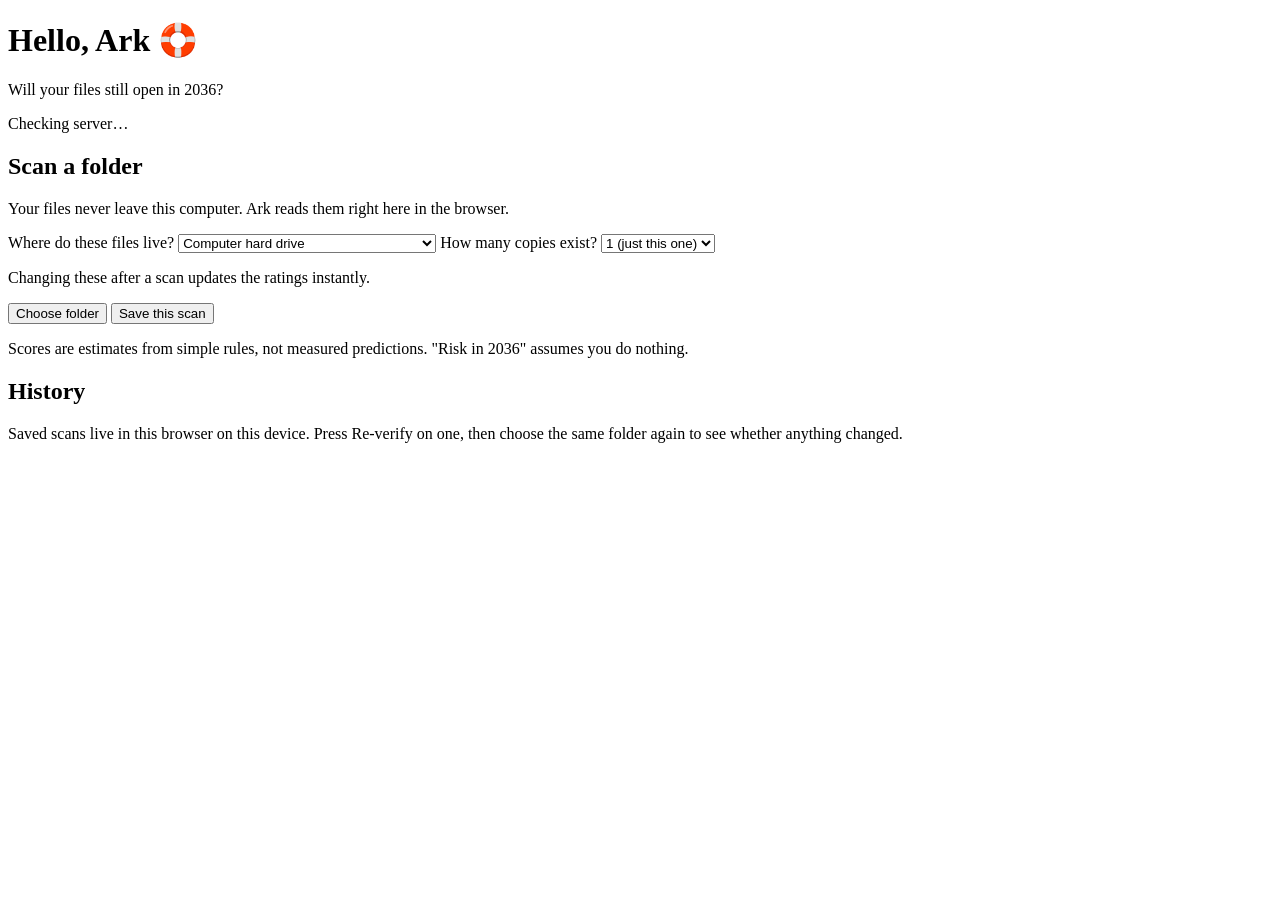
==== frontend/index.html @ e49ab142 "Add files via upload" ====
<!DOCTYPE html>
<html lang="en">
<head>
  <meta charset="UTF-8">
  <meta name="viewport" content="width=device-width, initial-scale=1">
  <title>Ark: Digital Survival Forecaster</title>
  <link rel="stylesheet" href="/static/style.css">
</head>
<body>
  <main class="hero">
    <h1>Hello, Ark 🛟</h1>
    <p>Will your files still open in 2036?</p>
    <p id="server-status" class="status">Checking server…</p>
  </main>

  <section class="scan">
    <h2>Scan a folder</h2>
    <p class="note">Your files never leave this computer. Ark reads them right here in the browser.</p>

    <div class="options">
      <label>Where do these files live?
        <select id="location-select">
          <option value="computer">Computer hard drive</option>
          <option value="external">External hard drive</option>
          <option value="usb">USB pen drive or SD card</option>
          <option value="disc">CD or DVD</option>
          <option value="phone">Old phone or tablet</option>
          <option value="cloud">Online account (Google Drive, iCloud...)</option>
        </select>
      </label>
      <label>How many copies exist?
        <select id="copies-select">
          <option value="1">1 (just this one)</option>
          <option value="2">2</option>
          <option value="3">3 or more</option>
        </select>
      </label>
    </div>
    <p class="note">Changing these after a scan updates the ratings instantly.</p>

    <input type="file" id="folder-input" webkitdirectory multiple hidden>
    <button id="choose-btn" class="btn" type="button">Choose folder</button>
        <button id="save-btn" class="btn-toggle" type="button">Save this scan</button>
    <span id="save-msg" class="note"></span>

    <div id="progress" hidden>
      <div class="bar"><div id="bar-fill"></div></div>
      <p id="progress-text" class="note"></p>
    </div>

    <p id="message" class="note" hidden></p>
    <div id="summary" class="summary" hidden></div>
        <section id="time-machine" class="tm" hidden>
      <h3>Time Machine</h3>
      <p class="note">Drag the slider to see which files are likely to survive. Each square is one file.</p>

      <div class="mode-row">
        <button id="btn-nothing" class="btn-toggle" type="button" aria-pressed="true">Do nothing</button>
        <button id="btn-plan" class="btn-toggle" type="button" aria-pressed="false">Follow the plan</button>
      </div>
      <p id="plan-note" class="note" hidden>The plan: keep 3 copies of every file, fix wrongly named files, and convert old formats (old Office, AVI, HEIC) to open ones. Flash files and programs can't be converted this way.</p>

      <div id="tile-grid" class="tile-grid" aria-hidden="true"></div>

      <div class="slider-row">
        <span class="note">Now</span>
        <input type="range" id="year-slider" aria-label="Year to forecast">
        <span id="year-label" class="year-label"></span>
      </div>
      <p id="tm-counter" class="counter" aria-live="polite"></p>
      <button id="package-btn" class="btn" type="button">Download Survival Package</button>
      <p id="package-msg" class="note"></p>
      <p class="estimate">Estimated from simple rules, not a measured prediction.</p>
    </section>

    <div class="table-wrap">
      <table id="results" hidden>
        <thead>
          <tr>
            <th>File</th>
            <th>Real format</th>
            <th>Risk now</th>
            <th>Risk in 2036</th>
            <th>Why</th>
            <th>Fingerprint</th>
          </tr>
        </thead>
        <tbody id="results-body"></tbody>
      </table>
    </div>
    <p class="estimate">Scores are estimates from simple rules, not measured predictions. "Risk in 2036" assumes you do nothing.</p>
  </section>
     <section id="history" class="scan">
    <h2>History</h2>
    <p class="note">Saved scans live in this browser on this device. Press Re-verify on one, then choose the same folder again to see whether anything changed.</p>
    <p id="history-msg" class="note"></p>
    <div id="history-list"></div>
    <input type="file" id="verify-input" webkitdirectory multiple hidden>
    <div id="verify-result" class="verify-box" hidden></div>
  </section>
  <script src="/static/app.js"></script>
  <script src="/static/risk.js"></script>
  <script src="/static/scanner.js"></script>
  <script src="/static/timemachine.js"></script>
    <script src="/static/history.js"></script>
     <script src="/static/survival.js"></script>

</body>
</html>
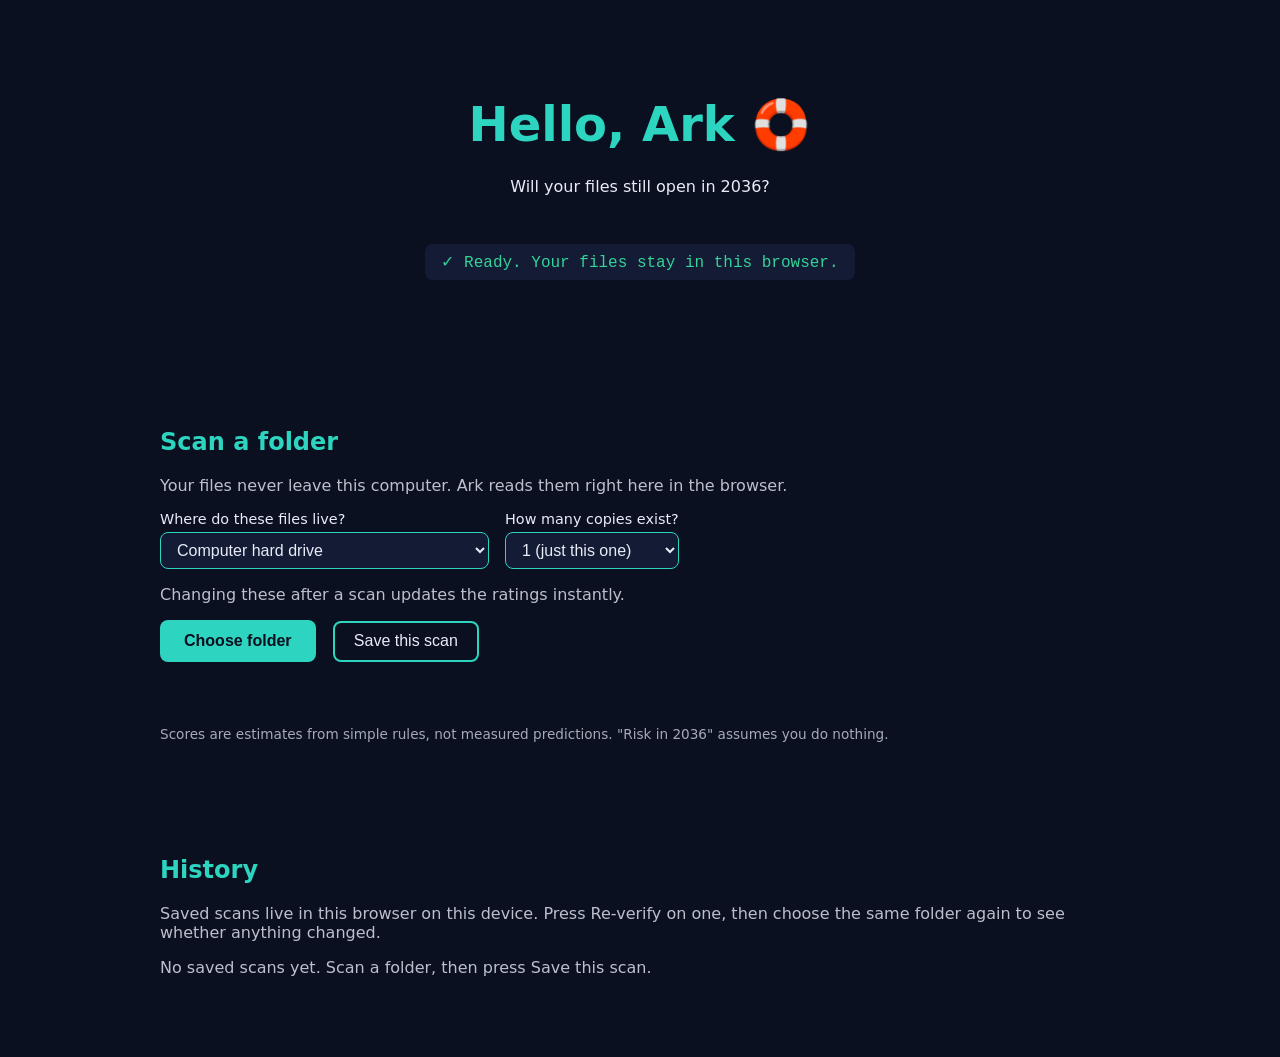
==== commit 40db0b8e: "Fix file paths in index.html Updated paths for linked stylesheets and scripts." ====
--- a/frontend/index.html
+++ b/frontend/index.html
@@ -4,7 +4,7 @@
   <meta charset="UTF-8">
   <meta name="viewport" content="width=device-width, initial-scale=1">
   <title>Ark: Digital Survival Forecaster</title>
-  <link rel="stylesheet" href="/static/style.css">
+  <link rel="stylesheet" href="style.css">
 </head>
 <body>
   <main class="hero">
@@ -98,12 +98,11 @@
     <input type="file" id="verify-input" webkitdirectory multiple hidden>
     <div id="verify-result" class="verify-box" hidden></div>
   </section>
-  <script src="/static/app.js"></script>
-  <script src="/static/risk.js"></script>
-  <script src="/static/scanner.js"></script>
-  <script src="/static/timemachine.js"></script>
-    <script src="/static/history.js"></script>
-     <script src="/static/survival.js"></script>
-
+  <script src="app.js"></script>
+<script src="risk.js"></script>
+<script src="scanner.js"></script>
+<script src="timemachine.js"></script>
+<script src="history.js"></script>
+<script src="survival.js"></script>
 </body>
-</html>+</html>
--- a/frontend/style.css
+++ b/frontend/style.css
@@ -0,0 +1,262 @@
+:root {
+  --bg: #0B1020;
+  --panel: #141B34;
+  --text: #E8ECF8;
+  --accent: #2DD4BF;
+  --safe: #34D399;
+  --watch: #FBBF24;
+  --risk: #F87171;
+}
+
+body {
+  margin: 0;
+  background: var(--bg);
+  color: var(--text);
+  font-family: Inter, system-ui, Arial, sans-serif;
+}
+
+.hero {
+  min-height: 100vh;
+  display: flex;
+  flex-direction: column;
+  align-items: center;
+  justify-content: center;
+  text-align: center;
+  padding: 1rem;
+}
+
+h1 {
+  font-size: 3rem;
+  margin: 0 0 0.5rem;
+  color: var(--accent);
+}
+
+.status {
+  margin-top: 2rem;
+  padding: 0.5rem 1rem;
+  background: var(--panel);
+  border-radius: 8px;
+  font-family: "JetBrains Mono", Consolas, monospace;
+}
+
+.status.ok { color: var(--safe); }
+.status.error { color: var(--risk); }
+/* ---------- Milestone 3: scanner ---------- */
+
+.hero { min-height: 40vh; }   /* later rule wins: makes room for the scanner */
+
+.scan {
+  max-width: 960px;
+  margin: 0 auto;
+  padding: 1rem 1rem 4rem;
+}
+
+.scan h2 { color: var(--accent); }
+
+.note { opacity: 0.8; }
+
+.btn {
+  background: var(--accent);
+  color: var(--bg);
+  border: 0;
+  border-radius: 8px;
+  padding: 0.75rem 1.5rem;
+  font-size: 1rem;
+  font-weight: 600;
+  cursor: pointer;
+}
+.btn:hover { filter: brightness(1.1); }
+.btn:focus-visible { outline: 3px solid var(--text); outline-offset: 2px; }
+
+.bar {
+  height: 10px;
+  background: var(--panel);
+  border-radius: 999px;
+  overflow: hidden;
+  margin-top: 1.5rem;
+}
+#bar-fill {
+  height: 100%;
+  width: 0%;
+  background: var(--accent);
+  transition: width 0.1s;
+}
+
+.summary {
+  display: flex;
+  flex-wrap: wrap;
+  gap: 0.75rem;
+  margin: 1.5rem 0;
+}
+.summary .card {
+  background: var(--panel);
+  border-radius: 8px;
+  padding: 0.75rem 1rem;
+  min-width: 110px;
+}
+.summary .card strong { display: block; font-size: 1.5rem; }
+
+.table-wrap { overflow-x: auto; }
+
+table {
+  width: 100%;
+  border-collapse: collapse;
+  background: var(--panel);
+  border-radius: 8px;
+}
+th, td {
+  text-align: left;
+  padding: 0.5rem 0.75rem;
+  border-bottom: 1px solid var(--bg);
+  font-size: 0.9rem;
+}
+td.mono {
+  font-family: "JetBrains Mono", Consolas, monospace;
+  font-size: 0.8rem;
+}
+
+/* never colour alone: each tag also has an icon and a word */
+.tag-ok       { color: var(--safe);  font-weight: 600; }
+.tag-mismatch { color: var(--risk);  font-weight: 600; }
+.tag-unknown  { color: var(--watch); font-weight: 600; }
+/* ---------- Milestone 4: risk ratings ---------- */
+
+.options {
+  display: flex;
+  flex-wrap: wrap;
+  gap: 1rem;
+  margin: 1rem 0 0.5rem;
+}
+.options label {
+  display: flex;
+  flex-direction: column;
+  gap: 0.35rem;
+  font-size: 0.9rem;
+}
+.options select {
+  background: var(--panel);
+  color: var(--text);
+  border: 1px solid var(--accent);
+  border-radius: 8px;
+  padding: 0.5rem 0.75rem;
+  font-size: 1rem;
+}
+
+/* icon + word + colour, so colour is never the only signal */
+.risk-safe  { color: var(--safe);  font-weight: 600; white-space: nowrap; }
+.risk-watch { color: var(--watch); font-weight: 600; white-space: nowrap; }
+.risk-high  { color: var(--risk);  font-weight: 600; white-space: nowrap; }
+
+td.why { min-width: 260px; }
+td.why ul { margin: 0; padding-left: 1.1rem; }
+td.why li { margin-bottom: 0.25rem; }
+
+.estimate { font-size: 0.85rem; opacity: 0.7; margin-top: 1rem; }
+/* ---------- Milestone 5: Time Machine ---------- */
+
+.tm {
+  margin: 2rem 0;
+  padding: 1.25rem;
+  background: var(--panel);
+  border-radius: 12px;
+}
+.tm h3 { margin-top: 0; color: var(--accent); }
+
+.mode-row { display: flex; flex-wrap: wrap; gap: 0.75rem; margin: 1rem 0; }
+
+.btn-toggle {
+  background: transparent;
+  color: var(--text);
+  border: 2px solid var(--accent);
+  border-radius: 8px;
+  padding: 0.6rem 1.2rem;
+  font-size: 1rem;
+  cursor: pointer;
+}
+.btn-toggle[aria-pressed="true"] {
+  background: var(--accent);
+  color: var(--bg);
+  font-weight: 600;
+}
+.btn-toggle:focus-visible { outline: 3px solid var(--text); outline-offset: 2px; }
+
+.tile-grid { display: flex; flex-wrap: wrap; gap: 6px; margin: 1.25rem 0; }
+
+.tile {
+  width: 30px;
+  height: 30px;
+  border-radius: 6px;
+  border: 2px solid;
+  display: flex;
+  align-items: center;
+  justify-content: center;
+  font-size: 0.8rem;
+  font-weight: 700;
+  transition: opacity 0.5s, background-color 0.5s, border-color 0.5s, color 0.5s;
+}
+.tile-safe  { color: var(--safe);  border-color: var(--safe);  background: rgba(52, 211, 153, 0.2);  opacity: 1; }
+.tile-watch { color: var(--watch); border-color: var(--watch); background: rgba(251, 191, 36, 0.15); opacity: 0.75; }
+.tile-risk  { color: var(--risk);  border-color: var(--risk);  background: rgba(248, 113, 113, 0.1); opacity: 0.35; }
+
+.slider-row { display: flex; align-items: center; gap: 1rem; }
+#year-slider { flex: 1; accent-color: var(--accent); }
+.year-label {
+  font-family: "JetBrains Mono", Consolas, monospace;
+  font-size: 1.5rem;
+  min-width: 4ch;
+  text-align: right;
+}
+
+.counter {
+  font-family: "JetBrains Mono", Consolas, monospace;
+  font-size: 1.05rem;
+  margin: 1rem 0 0.5rem;
+}
+
+@media (prefers-reduced-motion: reduce) {
+  .tile { transition: none; }
+}
+/* ---------- Milestone 6: history and re-verify ---------- */
+
+#save-btn { margin-left: 0.75rem; }
+
+.history-item {
+  display: flex;
+  flex-wrap: wrap;
+  align-items: center;
+  justify-content: space-between;
+  gap: 1rem;
+  background: var(--panel);
+  border-radius: 8px;
+  padding: 0.75rem 1rem;
+  margin-bottom: 0.75rem;
+}
+.history-buttons { display: flex; gap: 0.5rem; }
+.history-buttons .btn-toggle { padding: 0.4rem 0.9rem; font-size: 0.9rem; }
+
+.verify-box { margin-top: 1.25rem; }
+
+.verify-item {
+  padding: 0.6rem 0.9rem;
+  border-radius: 8px;
+  margin: 0.5rem 0;
+  border: 2px solid;
+  font-weight: 600;
+  word-break: break-all;
+}
+.verify-ok      { color: var(--safe);  border-color: var(--safe);  background: rgba(52, 211, 153, 0.12); }
+.verify-missing { color: var(--watch); border-color: var(--watch); background: rgba(251, 191, 36, 0.10); }
+.verify-new     { color: var(--accent); border-color: var(--accent); background: rgba(45, 212, 191, 0.10); }
+.verify-changed {
+  color: var(--risk);
+  border-color: var(--risk);
+  background: rgba(248, 113, 113, 0.15);
+  animation: flash 0.8s ease-in-out 3;   /* flashes red three times */
+}
+@keyframes flash { 50% { background: rgba(248, 113, 113, 0.55); } }
+
+@media (prefers-reduced-motion: reduce) {
+  .verify-changed { animation: none; }
+}
+/* ---------- Milestone 7: package button ---------- */
+#package-btn { margin-top: 0.5rem; }
